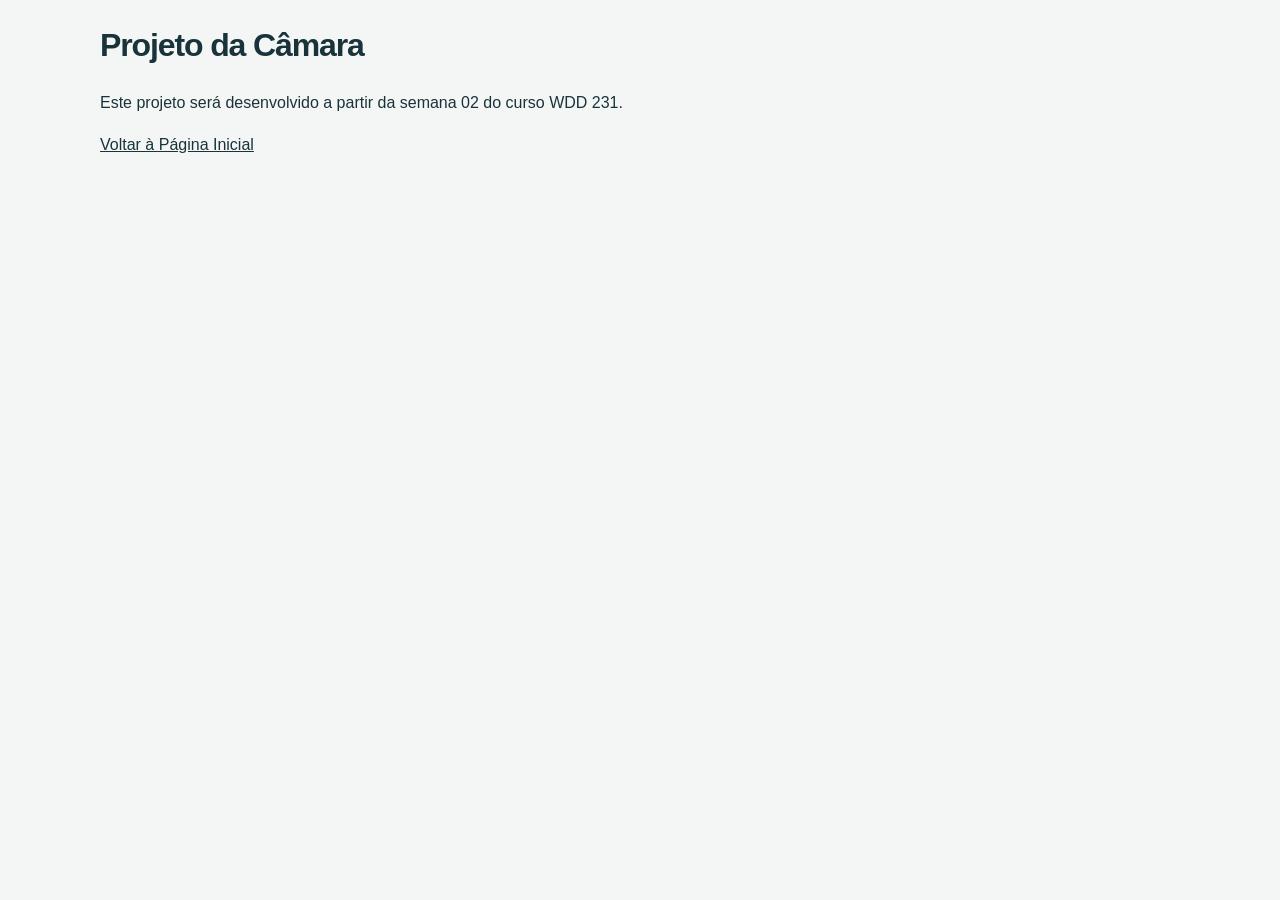
==== camara/index.html @ f0b357b9 "Cria página inicial e atividades de WDD 231 semana 01" ====
<!DOCTYPE html><html lang="pt-BR"><head><meta charset="UTF-8"><meta name="viewport" content="width=device-width, initial-scale=1"><title>Projeto da Câmara | Gabriel Venditti Barreira</title><meta name="description" content="Espaço reservado para o Projeto da Câmara de WDD 231."><link rel="stylesheet" href="../estilos/normalize.css"><link rel="stylesheet" href="../estilos/telas-pequenas.css"></head><body><main><h1>Projeto da Câmara</h1><p>Este projeto será desenvolvido a partir da semana 02 do curso WDD 231.</p><a href="../">Voltar à Página Inicial</a></main></body></html>
---- estilos/telas-pequenas.css ----
/* Estilos base: primeiro as telas pequenas. */
:root{--tinta:#19333a;--primaria:#123b43;--acento:#dcebea;--papel:#fff;--fundo:#f4f6f5;--borda:#cedbd8;--secundaria:#496168;font-family:"DM Sans",sans-serif;color:var(--tinta);background:var(--fundo)}
*{box-sizing:border-box}body{margin:0;line-height:1.65}button,a{-webkit-tap-highlight-color:transparent}button{font:inherit;cursor:pointer}a{color:inherit}img{max-width:100%;height:auto}button:focus-visible,a:focus-visible{outline:3px solid #b44d11;outline-offset:4px}.pular{position:absolute;top:-100px;left:1rem;padding:.75rem;background:white;z-index:5}.pular:focus{top:1rem}
.cabecalho{max-width:1120px;margin:auto;padding:1.25rem;display:grid;grid-template-columns:48px 1fr 44px;gap:1rem;align-items:center}.cabecalho span{font-size:1.05rem;font-weight:700;line-height:1.3}.hamburguer{border:1px solid var(--borda);border-radius:8px;background:white;color:var(--primaria);width:44px;height:44px;font-size:1.5rem}.navegacao{display:none;background:var(--primaria);color:white}.navegacao.exibir{display:block}.navegacao ul{list-style:none;margin:0 auto;padding:0;max-width:1120px}.navegacao a{display:block;text-decoration:none;padding:.85rem 1.25rem;min-height:48px;font-weight:500;border-bottom:3px solid transparent}.navegacao a:hover{background:#234e56}.navegacao a[aria-current]{background:#28565e;border-bottom-color:#a7d9cd}
main{max-width:1120px;margin:0 auto;padding:1.6rem 1.25rem 2.5rem}.sobretitulo{font-size:.7rem;letter-spacing:.16em;font-weight:700;color:var(--secundaria);margin:0 0 .4rem}h1{font-size:2rem;line-height:1.2;letter-spacing:-.035em;margin:0 0 1.6rem}h2{font-size:1.05rem;font-weight:600;margin:0;padding:.8rem 1.25rem;background:var(--primaria);color:white}.apresentacao{display:grid;gap:1.25rem}.painel{border:1px solid var(--borda);border-radius:12px;overflow:hidden;background:white}.texto-sobre{padding:1.25rem}.texto-sobre p{margin:0 0 1rem}.saudacao{font-size:1.4rem;font-weight:700;letter-spacing:-.02em}.local{display:inline-block;font-size:.8rem;color:var(--secundaria);border-top:1px solid var(--borda);padding-top:1rem}.foto figure{margin:0;display:grid;justify-items:center;gap:.65rem;padding:1.4rem;background:#edf1ee}.foto img{display:block;width:200px;height:254px;object-fit:cover;border-radius:8px}.foto figcaption{font-size:.8rem;color:var(--secundaria)}.certificados{margin-top:1.25rem}.conteudo-cursos{padding:1.25rem}.conteudo-cursos>p:first-child{margin:0 0 1rem;color:var(--secundaria)}.filtros{display:flex;gap:.5rem;flex-wrap:wrap;margin-bottom:1.25rem}.filtros button{flex:1 1 75px;min-height:48px;border:1px solid var(--borda);border-radius:7px;background:var(--fundo);color:var(--tinta);padding:.65rem .4rem;font-size:.85rem;font-weight:600}.filtros button:hover{background:var(--acento)}.filtros button[aria-pressed="true"]{background:var(--primaria);color:white;border-color:var(--primaria)}.lista-cursos{display:grid;gap:.75rem}.curso{padding:1rem;border:1px solid var(--borda);border-radius:8px;background:#f4f6f5;min-width:0}.curso h3{margin:0;font-size:1.05rem}.curso p{margin:.25rem 0;font-size:.85rem}.curso .estado{display:inline-block;margin-top:.6rem;color:var(--secundaria);font-size:.75rem}.curso.concluido{background:#e2efea;border-color:#6e9d8f}.curso.concluido .estado{color:#164c3b;font-weight:700}.resumo-creditos{text-align:center;font-weight:600;margin:1.4rem 0 .25rem}.legenda{text-align:center;font-size:.75rem;color:var(--secundaria);margin:0}footer{background:#e5ece9;text-align:center;padding:1.5rem 1.25rem;color:var(--tinta);border-top:1px solid var(--borda)}footer p{font-size:.85rem;margin:.3rem 0}#ultimaModificacao{font-size:.75rem;color:var(--secundaria)}.redes{display:flex;justify-content:center;gap:.75rem;margin-bottom:.8rem}.redes a{display:grid;place-items:center;min-width:44px;min-height:44px;background:white;border:1px solid var(--borda);border-radius:50%}.redes a:hover{background:var(--acento)}
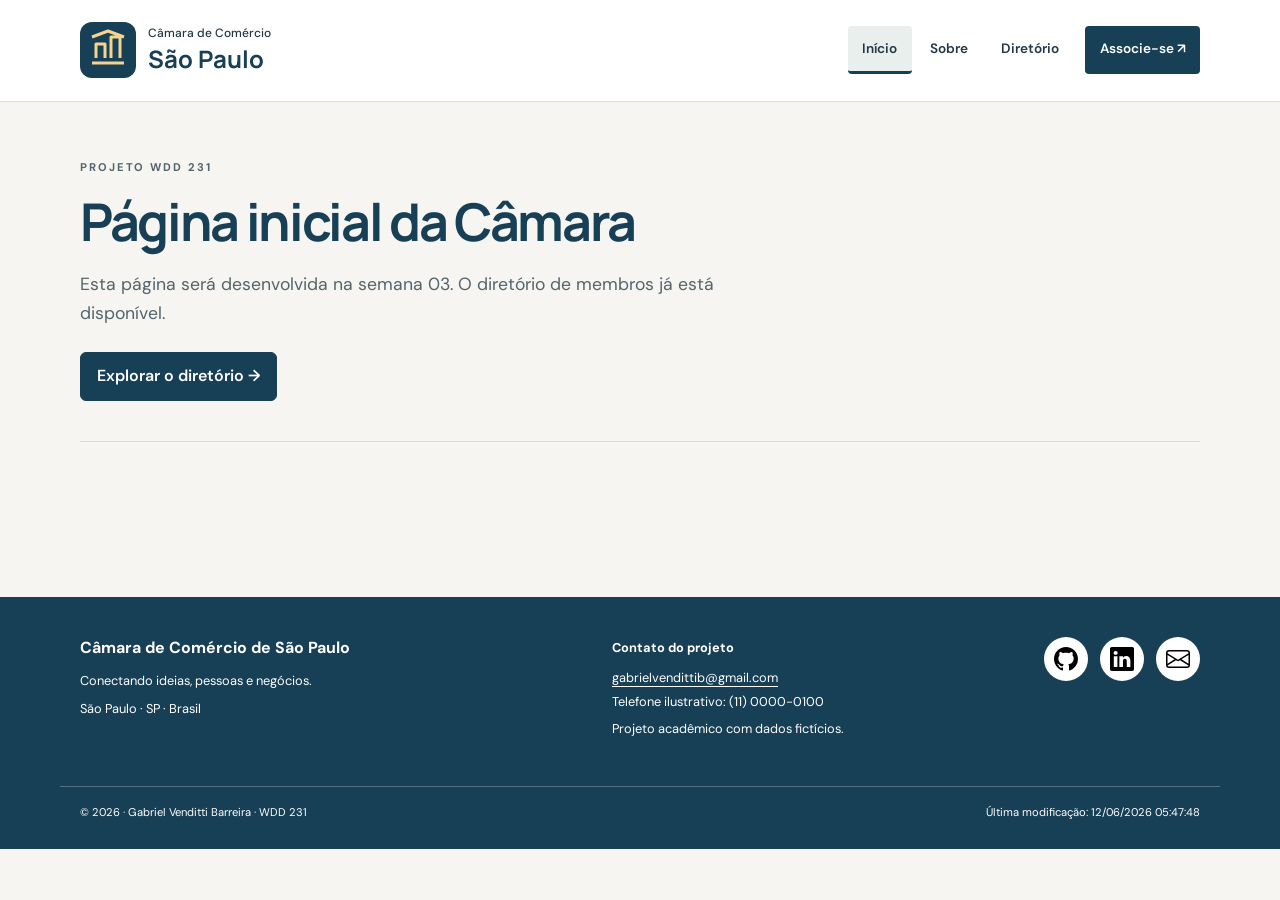
==== commit 983a67c6: "Implementa diretório da Câmara com JSON e visualizações grade e lista" ====
--- a/camara/index.html
+++ b/camara/index.html
@@ -1 +1,134 @@
-<!DOCTYPE html><html lang="pt-BR"><head><meta charset="UTF-8"><meta name="viewport" content="width=device-width, initial-scale=1"><title>Projeto da Câmara | Gabriel Venditti Barreira</title><meta name="description" content="Espaço reservado para o Projeto da Câmara de WDD 231."><link rel="stylesheet" href="../estilos/normalize.css"><link rel="stylesheet" href="../estilos/telas-pequenas.css"></head><body><main><h1>Projeto da Câmara</h1><p>Este projeto será desenvolvido a partir da semana 02 do curso WDD 231.</p><a href="../">Voltar à Página Inicial</a></main></body></html>+<!doctype html>
+<html lang="pt-BR">
+  <head>
+    <meta charset="UTF-8">
+    <meta name="viewport" content="width=device-width, initial-scale=1">
+    <title>Página inicial da Câmara | Câmara de Comércio de São Paulo</title>
+    <meta
+      name="description"
+      content="Explore o diretório acadêmico da Câmara de Comércio de São Paulo. Conheça sete empresas fictícias e alterne entre as visualizações em grade e lista.">
+    <meta name="author" content="Gabriel Venditti Barreira">
+    <meta
+      property="og:title"
+      content="Página inicial da Câmara | Câmara de Comércio de São Paulo">
+    <meta
+      property="og:description"
+      content="Conectando ideias, pessoas e negócios. Explore os membros deste projeto acadêmico de Câmara de Comércio.">
+    <meta
+      property="og:image"
+      content="https://gabrielvendittibarreira.github.io/wdd231/camara/imagens/compartilhamento.png">
+    <meta
+      property="og:image:alt"
+      content="Ilustração de edifícios em azul e dourado, identidade visual da Câmara">
+    <meta
+      property="og:url"
+      content="https://gabrielvendittibarreira.github.io/wdd231/camara/index.html">
+    <meta property="og:type" content="website">
+    <meta property="og:locale" content="pt_BR">
+    <link rel="icon" href="imagens/logo.svg" type="image/svg+xml">
+    <link
+      rel="canonical"
+      href="https://gabrielvendittibarreira.github.io/wdd231/camara/index.html">
+    <link rel="preconnect" href="https://fonts.googleapis.com">
+    <link rel="preconnect" href="https://fonts.gstatic.com" crossorigin>
+    <link
+      href="https://fonts.googleapis.com/css2?family=DM+Sans:wght@400;500;600;700&family=Manrope:wght@600;700;800&display=swap"
+      rel="stylesheet">
+    <link rel="stylesheet" href="estilos/normalize.css">
+    <link rel="stylesheet" href="estilos/telas-pequenas.css">
+    <link rel="stylesheet" href="estilos/telas-grandes.css">
+    <script src="scripts/site.js" defer></script>
+  </head>
+  <body>
+    <a class="pular" href="#conteudo">Pular para o conteúdo</a>
+    <header>
+      <div class="cabecalho limite">
+        <a class="marca" href="index.html"
+          ><img src="imagens/logo.svg" alt="" width="56" height="56"><span
+            >Câmara de Comércio<strong>São Paulo</strong></span
+          ></a
+        >
+        <button
+          class="menu"
+          id="botao-menu"
+          type="button"
+          aria-label="Abrir menu"
+          aria-controls="navegacao"
+          aria-expanded="false"
+        >
+          ☰
+        </button>
+        <nav id="navegacao" aria-label="Navegação principal">
+          <ul>
+            <li><a href="index.html" aria-current="page">Início</a></li>
+            <li><a href="sobre.html">Sobre</a></li>
+            <li><a href="diretorio.html">Diretório</a></li>
+            <li>
+              <a class="link-associacao" href="associe-se.html"
+                >Associe-se <span aria-hidden="true">↗</span></a
+              >
+            </li>
+          </ul>
+        </nav>
+      </div>
+    </header>
+    <main id="conteudo" class="limite">
+      <div class="introducao">
+        <p class="sobretitulo">PROJETO WDD 231</p>
+        <h1>Página inicial da Câmara</h1>
+        <p class="descricao">
+          Esta página será desenvolvida na semana 03. O diretório de membros já
+          está disponível.
+        </p>
+        <a class="botao-principal" href="diretorio.html"
+          >Explorar o diretório <span aria-hidden="true">→</span></a
+        >
+      </div>
+    </main>
+    <footer>
+      <div class="rodape limite">
+        <div>
+          <p class="nome-camara">Câmara de Comércio de São Paulo</p>
+          <p>Conectando ideias, pessoas e negócios.</p>
+          <p>São Paulo · SP · Brasil</p>
+        </div>
+        <div>
+          <p class="titulo-rodape">Contato do projeto</p>
+          <a href="mailto:gabrielvendittib@gmail.com"
+            >gabrielvendittib@gmail.com</a
+          >
+          <p>Telefone ilustrativo: (11) 0000-0100</p>
+          <p>Projeto acadêmico com dados fictícios.</p>
+        </div>
+        <div class="redes" role="group" aria-label="Redes e contato">
+          <a
+            href="https://github.com/GabrielVendittiBarreira/wdd231"
+            aria-label="Repositório no GitHub"
+            ><img
+              src="imagens/github.svg"
+              alt=""
+              width="24"
+              height="24"></a
+          ><a
+            href="https://www.linkedin.com/in/gabrielvendittibarreira/"
+            aria-label="Perfil no LinkedIn"
+            ><img
+              src="imagens/linkedin.svg"
+              alt=""
+              width="24"
+              height="24"></a
+          ><a
+            href="mailto:gabrielvendittib@gmail.com"
+            aria-label="E-mail do desenvolvedor"
+            ><img src="imagens/email.svg" alt="" width="24" height="24"></a>
+        </div>
+      </div>
+      <div class="creditos limite">
+        <p>
+          © <span id="anoAtual"></span> · Gabriel Venditti Barreira · WDD 231
+        </p>
+        <p id="ultimaModificacao"></p>
+      </div>
+    </footer>
+  </body>
+</html>
--- a/camara/estilos/telas-pequenas.css
+++ b/camara/estilos/telas-pequenas.css
@@ -0,0 +1,407 @@
+:root {
+  --marinho: #173f55;
+  --texto: #213842;
+  --muted: #53646c;
+  --papel: #fff;
+  --fundo: #f6f5f1;
+  --linha: #d7deda;
+  --dourado: #f5d391;
+  font-family: "DM Sans", sans-serif;
+  color: var(--texto);
+  background: var(--fundo);
+}
+* {
+  box-sizing: border-box;
+}
+body {
+  margin: 0;
+  line-height: 1.65;
+}
+img {
+  max-width: 100%;
+  height: auto;
+}
+a {
+  color: inherit;
+}
+button {
+  font: inherit;
+  cursor: pointer;
+}
+button,
+a {
+  -webkit-tap-highlight-color: transparent;
+}
+a:focus-visible,
+button:focus-visible {
+  outline: 3px solid #b5500e;
+  outline-offset: 4px;
+}
+h1,
+h2,
+h3 {
+  font-family: "Manrope", sans-serif;
+  line-height: 1.25;
+}
+h1,
+h2,
+h3,
+p {
+  margin-top: 0;
+}
+.limite {
+  max-width: 1160px;
+  margin-inline: auto;
+  padding-inline: 1.25rem;
+}
+.pular {
+  position: absolute;
+  left: 1rem;
+  top: -100px;
+  background: white;
+  padding: 1rem;
+  z-index: 10;
+}
+.pular:focus {
+  top: 1rem;
+}
+header {
+  background: white;
+  border-bottom: 1px solid var(--linha);
+}
+.cabecalho {
+  display: grid;
+  grid-template-columns: minmax(0, 1fr) 44px;
+  align-items: center;
+  gap: 1rem;
+  padding-block: 1.25rem;
+}
+.marca {
+  display: flex;
+  align-items: center;
+  gap: 0.75rem;
+  text-decoration: none;
+  min-width: 0;
+}
+.marca img {
+  width: 48px;
+  height: 48px;
+  flex-shrink: 0;
+}
+.marca span {
+  font-size: 0.7rem;
+  line-height: 1.4;
+  font-weight: 500;
+}
+.marca strong {
+  display: block;
+  font-size: 1.2rem;
+  font-family: "Manrope", sans-serif;
+  color: var(--marinho);
+}
+.menu {
+  width: 44px;
+  height: 44px;
+  background: var(--fundo);
+  border: 1px solid var(--linha);
+  border-radius: 7px;
+  font-size: 1.4rem;
+  color: var(--marinho);
+}
+nav {
+  display: none;
+  grid-column: 1/-1;
+}
+nav.aberta {
+  display: block;
+}
+nav ul {
+  list-style: none;
+  margin: 0;
+  padding: 0;
+}
+nav a {
+  display: block;
+  padding: 0.8rem 1rem;
+  text-decoration: none;
+  font-weight: 600;
+  border-bottom: 3px solid transparent;
+  min-height: 48px;
+  border-radius: 4px;
+}
+nav a:hover {
+  background: #edf1ef;
+}
+nav a[aria-current] {
+  border-bottom-color: var(--marinho);
+  background: #e8efed;
+}
+.link-associacao {
+  color: var(--marinho);
+}
+main {
+  padding-block: 2rem 3.5rem;
+  min-height: 55vh;
+}
+.introducao {
+  padding-block: 0.5rem 2rem;
+  border-bottom: 1px solid var(--linha);
+}
+.sobretitulo {
+  font-size: 0.7rem;
+  letter-spacing: 0.17em;
+  font-weight: 700;
+  color: var(--muted);
+  margin-bottom: 0.8rem;
+}
+h1 {
+  font-size: 2.1rem;
+  letter-spacing: -0.045em;
+  color: var(--marinho);
+  margin-bottom: 1rem;
+}
+.descricao {
+  font-size: 1rem;
+  color: var(--muted);
+  max-width: 640px;
+  margin-bottom: 0;
+}
+.barra-diretorio {
+  display: flex;
+  justify-content: space-between;
+  align-items: center;
+  gap: 1rem;
+  flex-wrap: wrap;
+  padding-block: 1.75rem 1rem;
+}
+.barra-diretorio h2 {
+  font-size: 1.05rem;
+  letter-spacing: -0.02em;
+  margin-bottom: 0.35rem;
+}
+#quantidade {
+  font-size: 0.8rem;
+  color: var(--muted);
+  margin-bottom: 0;
+}
+.visualizacoes {
+  display: flex;
+  gap: 0.35rem;
+  border: 1px solid var(--linha);
+  padding: 0.25rem;
+  border-radius: 8px;
+  background: white;
+}
+.visualizacoes button {
+  min-height: 44px;
+  padding: 0.45rem 0.85rem;
+  border: 0;
+  border-radius: 5px;
+  background: white;
+  color: var(--marinho);
+  font-size: 0.85rem;
+  font-weight: 700;
+  display: flex;
+  align-items: center;
+  gap: 0.5rem;
+}
+.visualizacoes button span {
+  font-size: 1.25rem;
+}
+.visualizacoes button:hover {
+  background: #e8efed;
+}
+.visualizacoes button[aria-pressed="true"] {
+  background: var(--marinho);
+  color: white;
+}
+.aviso {
+  font-size: 0.75rem;
+  color: var(--muted);
+  margin-bottom: 1.5rem;
+  max-width: 850px;
+}
+.membros {
+  display: grid;
+  gap: 1.25rem;
+}
+.membro {
+  background: white;
+  border: 1px solid var(--linha);
+  border-radius: 10px;
+  overflow: hidden;
+  min-width: 0;
+}
+.membro > img {
+  display: block;
+  width: 100%;
+  height: 150px;
+  object-fit: contain;
+  background: #f0f2ef;
+  padding: 1rem;
+}
+.corpo-membro {
+  padding: 1.25rem;
+  display: flex;
+  flex-direction: column;
+  align-items: flex-start;
+}
+.setor {
+  font-size: 0.7rem;
+  color: var(--muted);
+  margin-bottom: 0.4rem;
+}
+.nome-membro {
+  font-size: 1.2rem;
+  letter-spacing: -0.025em;
+  margin-bottom: 0.65rem;
+}
+.descricao-membro {
+  font-size: 0.85rem;
+  color: var(--muted);
+  margin-bottom: 1rem;
+  min-height: 2.8rem;
+}
+.endereco,
+.telefone {
+  font-size: 0.8rem;
+  margin-bottom: 0.4rem;
+  overflow-wrap: anywhere;
+}
+.site-membro {
+  font-size: 0.8rem;
+  font-weight: 700;
+  text-underline-offset: 4px;
+  color: var(--marinho);
+  display: inline-flex;
+  align-items: center;
+  min-height: 44px;
+}
+.nivel {
+  font-size: 0.65rem;
+  font-weight: 700;
+  padding: 0.25rem 0.65rem;
+  border-radius: 4px;
+  margin-top: 0.5rem;
+  white-space: nowrap;
+}
+.nivel-1 {
+  background: #edf0f1;
+  color: #3b4c55;
+}
+.nivel-2 {
+  background: #e5eaf0;
+  color: #364657;
+}
+.nivel-3 {
+  background: #f7e6bf;
+  color: #604615;
+}
+.lista {
+  gap: 0;
+  border: 1px solid var(--linha);
+  border-radius: 8px;
+  overflow: hidden;
+}
+.lista .membro {
+  border: 0;
+  border-radius: 0;
+}
+.lista .membro:nth-child(even) {
+  background: #eaf0ed;
+}
+.lista .membro + .membro {
+  border-top: 1px solid var(--linha);
+}
+.lista .membro > img {
+  display: none;
+}
+.lista .descricao-membro {
+  display: none;
+}
+.lista .corpo-membro {
+  padding: 1.1rem 1.25rem;
+}
+.lista .nivel {
+  margin-top: 0.25rem;
+}
+.erro {
+  border: 1px solid #945326;
+  border-radius: 8px;
+  padding: 1.5rem;
+  background: #fff5eb;
+}
+.erro[hidden] {
+  display: none;
+}
+.erro button,
+.botao-principal {
+  display: inline-block;
+  padding: 0.65rem 1rem;
+  min-height: 44px;
+  background: var(--marinho);
+  color: white;
+  border: 1px solid var(--marinho);
+  border-radius: 6px;
+  font-weight: 600;
+  text-decoration: none;
+}
+.botao-principal {
+  margin-top: 1.5rem;
+}
+footer {
+  background: var(--marinho);
+  color: white;
+}
+.rodape {
+  display: grid;
+  gap: 1.5rem;
+  padding-block: 2rem;
+}
+.rodape p {
+  margin-bottom: 0.4rem;
+  font-size: 0.8rem;
+}
+.rodape .nome-camara {
+  font-size: 1rem;
+  font-weight: 700;
+  line-height: 1.4;
+  margin-bottom: 0.7rem;
+}
+.rodape .titulo-rodape {
+  font-weight: 700;
+}
+.rodape a {
+  font-size: 0.8rem;
+  overflow-wrap: anywhere;
+  text-underline-offset: 4px;
+}
+.redes {
+  display: flex;
+  gap: 0.75rem;
+  align-items: flex-start;
+}
+.redes a {
+  width: 44px;
+  height: 44px;
+  border-radius: 50%;
+  background: white;
+  display: grid;
+  place-items: center;
+  flex-shrink: 0;
+}
+.redes a:hover {
+  background: var(--dourado);
+}
+.redes img {
+  width: 24px;
+  height: 24px;
+}
+.creditos {
+  border-top: 1px solid #537181;
+  padding-block: 1rem 1.5rem;
+}
+.creditos p {
+  font-size: 0.7rem;
+  margin-bottom: 0.25rem;
+}
--- a/camara/estilos/telas-grandes.css
+++ b/camara/estilos/telas-grandes.css
@@ -0,0 +1,128 @@
+@media (min-width: 760px) {
+  .cabecalho {
+    grid-template-columns: auto 1fr;
+    padding-block: 1.4rem;
+    gap: 2rem;
+  }
+  .marca img {
+    width: 56px;
+    height: 56px;
+  }
+  .marca span {
+    font-size: 0.75rem;
+  }
+  .marca strong {
+    font-size: 1.5rem;
+  }
+  .menu {
+    display: none;
+  }
+  nav {
+    display: block;
+    grid-column: auto;
+    justify-self: end;
+  }
+  nav ul {
+    display: flex;
+    align-items: center;
+    gap: 0.25rem;
+  }
+  nav a {
+    font-size: 0.85rem;
+    padding: 0.7rem 0.9rem;
+  }
+  nav .link-associacao {
+    background: var(--marinho);
+    color: white;
+    margin-left: 0.5rem;
+    border-bottom-color: var(--marinho);
+  }
+  nav .link-associacao:hover {
+    background: #28566b;
+  }
+  main {
+    padding-top: 3rem;
+  }
+  .introducao {
+    padding-block: 0.5rem 2.5rem;
+  }
+  h1 {
+    font-size: 3.25rem;
+  }
+  .descricao {
+    font-size: 1.1rem;
+  }
+  .grade {
+    grid-template-columns: repeat(2, minmax(0, 1fr));
+  }
+  .grade .membro {
+    display: flex;
+    flex-direction: column;
+  }
+  .grade .corpo-membro {
+    flex-grow: 1;
+  }
+  .grade .descricao-membro {
+    flex-grow: 1;
+  }
+  .rodape {
+    grid-template-columns: 1.25fr 1fr auto;
+    gap: 2rem;
+    padding-block: 2.5rem;
+  }
+  .creditos {
+    display: flex;
+    justify-content: space-between;
+    gap: 1rem;
+  }
+  .lista .corpo-membro {
+    display: grid;
+    grid-template-columns: 1.15fr 1.5fr 1fr;
+    gap: 0.3rem 1.25rem;
+    align-items: start;
+  }
+  .lista .nome-membro {
+    grid-column: 1;
+    grid-row: 1;
+    font-size: 1rem;
+    margin: 0;
+  }
+  .lista .setor {
+    grid-column: 1;
+    grid-row: 2;
+    margin: 0;
+  }
+  .lista .endereco {
+    grid-column: 2;
+    grid-row: 1/3;
+    margin: 0;
+  }
+  .lista .telefone {
+    grid-column: 2;
+    grid-row: 3;
+    margin: 0;
+  }
+  .lista .site-membro {
+    grid-column: 3;
+    grid-row: 1/3;
+    align-self: start;
+    min-height: 44px;
+  }
+  .lista .nivel {
+    grid-column: 3;
+    grid-row: 3;
+    justify-self: start;
+    margin: 0;
+  }
+}
+@media (min-width: 1040px) {
+  .grade {
+    grid-template-columns: repeat(3, minmax(0, 1fr));
+  }
+  .membro > img {
+    height: 160px;
+  }
+  .corpo-membro {
+    padding: 1.5rem;
+  }
+}
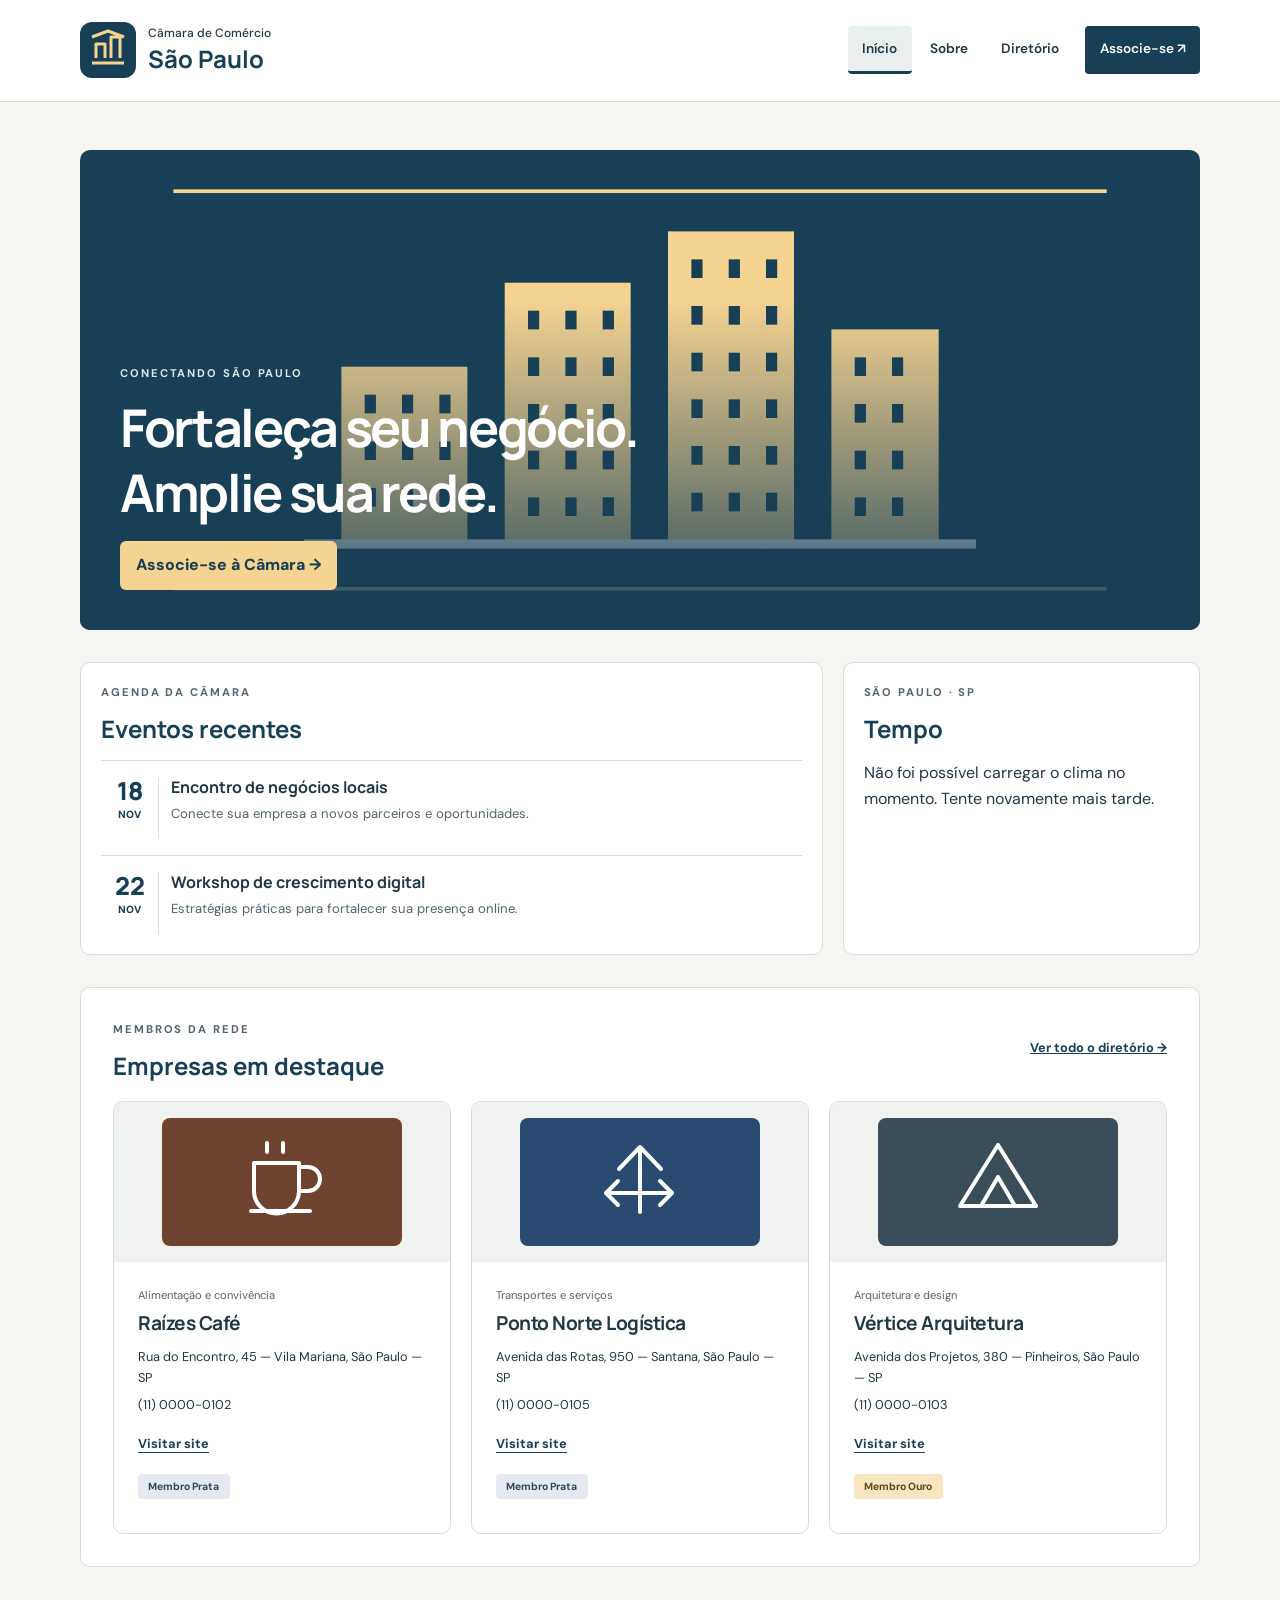
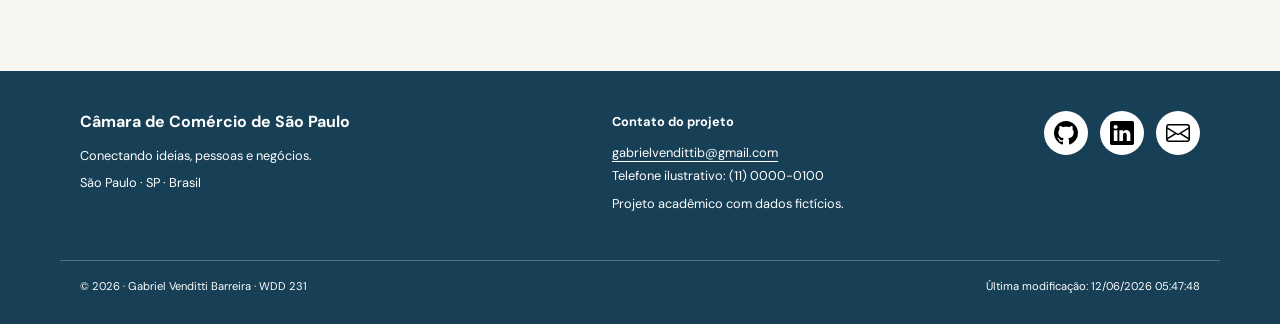
==== commit 3e392f02: "Criar página inicial da Câmara de Comércio Co-authored-by: Copilot <223556219+Copilot@users.noreply." ====
--- a/camara/index.html
+++ b/camara/index.html
@@ -38,6 +38,7 @@
     <link rel="stylesheet" href="estilos/telas-pequenas.css">
     <link rel="stylesheet" href="estilos/telas-grandes.css">
     <script src="scripts/site.js" defer></script>
+    <script src="scripts/inicio.js" defer></script>
   </head>
   <body>
     <a class="pular" href="#conteudo">Pular para o conteúdo</a>
@@ -64,7 +65,7 @@
             <li><a href="sobre.html">Sobre</a></li>
             <li><a href="diretorio.html">Diretório</a></li>
             <li>
-              <a class="link-associacao" href="associe-se.html"
+              <a class="link-associacao" href="associacao.html"
                 >Associe-se <span aria-hidden="true">↗</span></a
               >
             </li>
@@ -73,17 +74,64 @@
       </div>
     </header>
     <main id="conteudo" class="limite">
-      <div class="introducao">
-        <p class="sobretitulo">PROJETO WDD 231</p>
-        <h1>Página inicial da Câmara</h1>
-        <p class="descricao">
-          Esta página será desenvolvida na semana 03. O diretório de membros já
-          está disponível.
+      <section class="heroi" aria-labelledby="titulo-pagina">
+        <img
+          src="imagens/compartilhamento.png"
+          alt="Ilustração de empresas conectadas à Câmara de Comércio de São Paulo"
+          width="1200"
+          height="630"
+        >
+        <div class="conteudo-heroi">
+          <p class="sobretitulo">CONECTANDO SÃO PAULO</p>
+          <h1 id="titulo-pagina">Fortaleça seu negócio.<br>Amplie sua rede.</h1>
+          <a class="chamada-acao" href="associacao.html">
+            Associe-se à Câmara <span aria-hidden="true">→</span>
+          </a>
+        </div>
+      </section>
+
+      <div class="painel-inicio">
+        <section class="eventos" aria-labelledby="titulo-eventos">
+          <p class="sobretitulo">AGENDA DA CÂMARA</p>
+          <h2 id="titulo-eventos">Eventos recentes</h2>
+          <article class="evento">
+            <p class="data-evento"><span>18</span> NOV</p>
+            <div>
+              <h3>Encontro de negócios locais</h3>
+              <p>Conecte sua empresa a novos parceiros e oportunidades.</p>
+            </div>
+          </article>
+          <article class="evento">
+            <p class="data-evento"><span>22</span> NOV</p>
+            <div>
+              <h3>Workshop de crescimento digital</h3>
+              <p>Estratégias práticas para fortalecer sua presença online.</p>
+            </div>
+          </article>
+        </section>
+
+        <section class="tempo" aria-labelledby="titulo-tempo">
+          <p class="sobretitulo">SÃO PAULO · SP</p>
+          <h2 id="titulo-tempo">Tempo</h2>
+          <div id="dados-tempo" aria-live="polite">
+            <p>Carregando informações meteorológicas…</p>
+          </div>
+        </section>
+      </div>
+
+      <section class="destaques" aria-labelledby="titulo-destaques">
+        <div class="cabecalho-destaques">
+          <div>
+            <p class="sobretitulo">MEMBROS DA REDE</p>
+            <h2 id="titulo-destaques">Empresas em destaque</h2>
+          </div>
+          <a href="diretorio.html">Ver todo o diretório <span aria-hidden="true">→</span></a>
+        </div>
+        <div id="destaques-membros" class="membros grade" aria-busy="true"></div>
+        <p id="erro-destaques" class="erro" hidden>
+          Não foi possível carregar os destaques agora.
         </p>
-        <a class="botao-principal" href="diretorio.html"
-          >Explorar o diretório <span aria-hidden="true">→</span></a
-        >
-      </div>
+      </section>
     </main>
     <footer>
       <div class="rodape limite">
--- a/camara/estilos/telas-pequenas.css
+++ b/camara/estilos/telas-pequenas.css
@@ -349,6 +349,152 @@
 .botao-principal {
   margin-top: 1.5rem;
 }
+.heroi {
+  position: relative;
+  overflow: hidden;
+  border-radius: 10px;
+  background: var(--marinho);
+  min-height: 360px;
+}
+.heroi > img {
+  display: block;
+  width: 100%;
+  height: 360px;
+  object-fit: cover;
+}
+.conteudo-heroi {
+  position: absolute;
+  left: 0;
+  right: 0;
+  bottom: 0;
+  padding: 2.5rem 1.25rem 1.25rem;
+  color: white;
+  background: linear-gradient(transparent, rgba(23, 63, 85, 0.94));
+}
+.conteudo-heroi h1 {
+  color: white;
+  font-size: 1.85rem;
+  margin-bottom: 1rem;
+}
+.conteudo-heroi .sobretitulo {
+  color: #dbe7e3;
+}
+.chamada-acao {
+  display: inline-block;
+  min-height: 44px;
+  padding: 0.7rem 1rem;
+  border-radius: 6px;
+  background: var(--dourado);
+  color: #173f55;
+  text-decoration: none;
+  font-weight: 800;
+}
+.painel-inicio {
+  display: grid;
+  gap: 1.25rem;
+  margin-block: 2rem;
+}
+.eventos,
+.tempo,
+.destaques {
+  background: white;
+  border: 1px solid var(--linha);
+  border-radius: 10px;
+  padding: 1.25rem;
+}
+.eventos h2,
+.tempo h2,
+.destaques h2 {
+  color: var(--marinho);
+  margin-bottom: 1rem;
+}
+.evento {
+  display: grid;
+  grid-template-columns: 58px 1fr;
+  gap: 0.75rem;
+  border-top: 1px solid var(--linha);
+  padding-top: 1rem;
+  margin-top: 1rem;
+}
+.evento h3 {
+  font-size: 1rem;
+  margin-bottom: 0.35rem;
+}
+.evento p {
+  font-size: 0.82rem;
+  color: var(--muted);
+  margin-bottom: 0;
+}
+.evento .data-evento {
+  text-align: center;
+  color: var(--marinho);
+  font-size: 0.65rem;
+  font-weight: 800;
+  border-right: 1px solid var(--linha);
+  height: 62px;
+}
+.data-evento span {
+  display: block;
+  font-family: "Manrope", sans-serif;
+  font-size: 1.55rem;
+  line-height: 1.15;
+}
+.tempo-atual {
+  display: flex;
+  align-items: center;
+  gap: 1rem;
+  margin-bottom: 1rem;
+}
+.temperatura {
+  color: var(--marinho);
+  font-family: "Manrope", sans-serif;
+  font-size: 2.8rem;
+  font-weight: 800;
+  line-height: 1;
+}
+.descricao-tempo {
+  color: var(--muted);
+  text-transform: capitalize;
+  margin: 0;
+}
+.previsao {
+  display: grid;
+  grid-template-columns: repeat(3, 1fr);
+  gap: 0.5rem;
+  border-top: 1px solid var(--linha);
+  padding-top: 1rem;
+}
+.dia-previsao {
+  text-align: center;
+  font-size: 0.75rem;
+  color: var(--muted);
+}
+.dia-previsao strong {
+  display: block;
+  color: var(--marinho);
+  font-size: 0.9rem;
+  margin-top: 0.25rem;
+}
+.destaques {
+  margin-bottom: 3rem;
+}
+.cabecalho-destaques {
+  display: flex;
+  justify-content: space-between;
+  align-items: end;
+  gap: 1rem;
+  margin-bottom: 1.25rem;
+}
+.cabecalho-destaques h2 {
+  margin-bottom: 0;
+}
+.cabecalho-destaques a {
+  color: var(--marinho);
+  font-size: 0.8rem;
+  font-weight: 700;
+  min-height: 44px;
+  white-space: nowrap;
+}
 footer {
   background: var(--marinho);
   color: white;
--- a/camara/estilos/telas-grandes.css
+++ b/camara/estilos/telas-grandes.css
@@ -51,6 +51,24 @@
   }
   .descricao {
     font-size: 1.1rem;
+  }
+  .heroi {
+    min-height: 480px;
+  }
+  .heroi > img {
+    height: 480px;
+  }
+  .conteudo-heroi {
+    padding: 4rem 2.5rem 2.5rem;
+  }
+  .conteudo-heroi h1 {
+    font-size: 3.25rem;
+  }
+  .painel-inicio {
+    grid-template-columns: 1.35fr 0.65fr;
+  }
+  .destaques {
+    padding: 2rem;
   }
   .grade {
     grid-template-columns: repeat(2, minmax(0, 1fr));
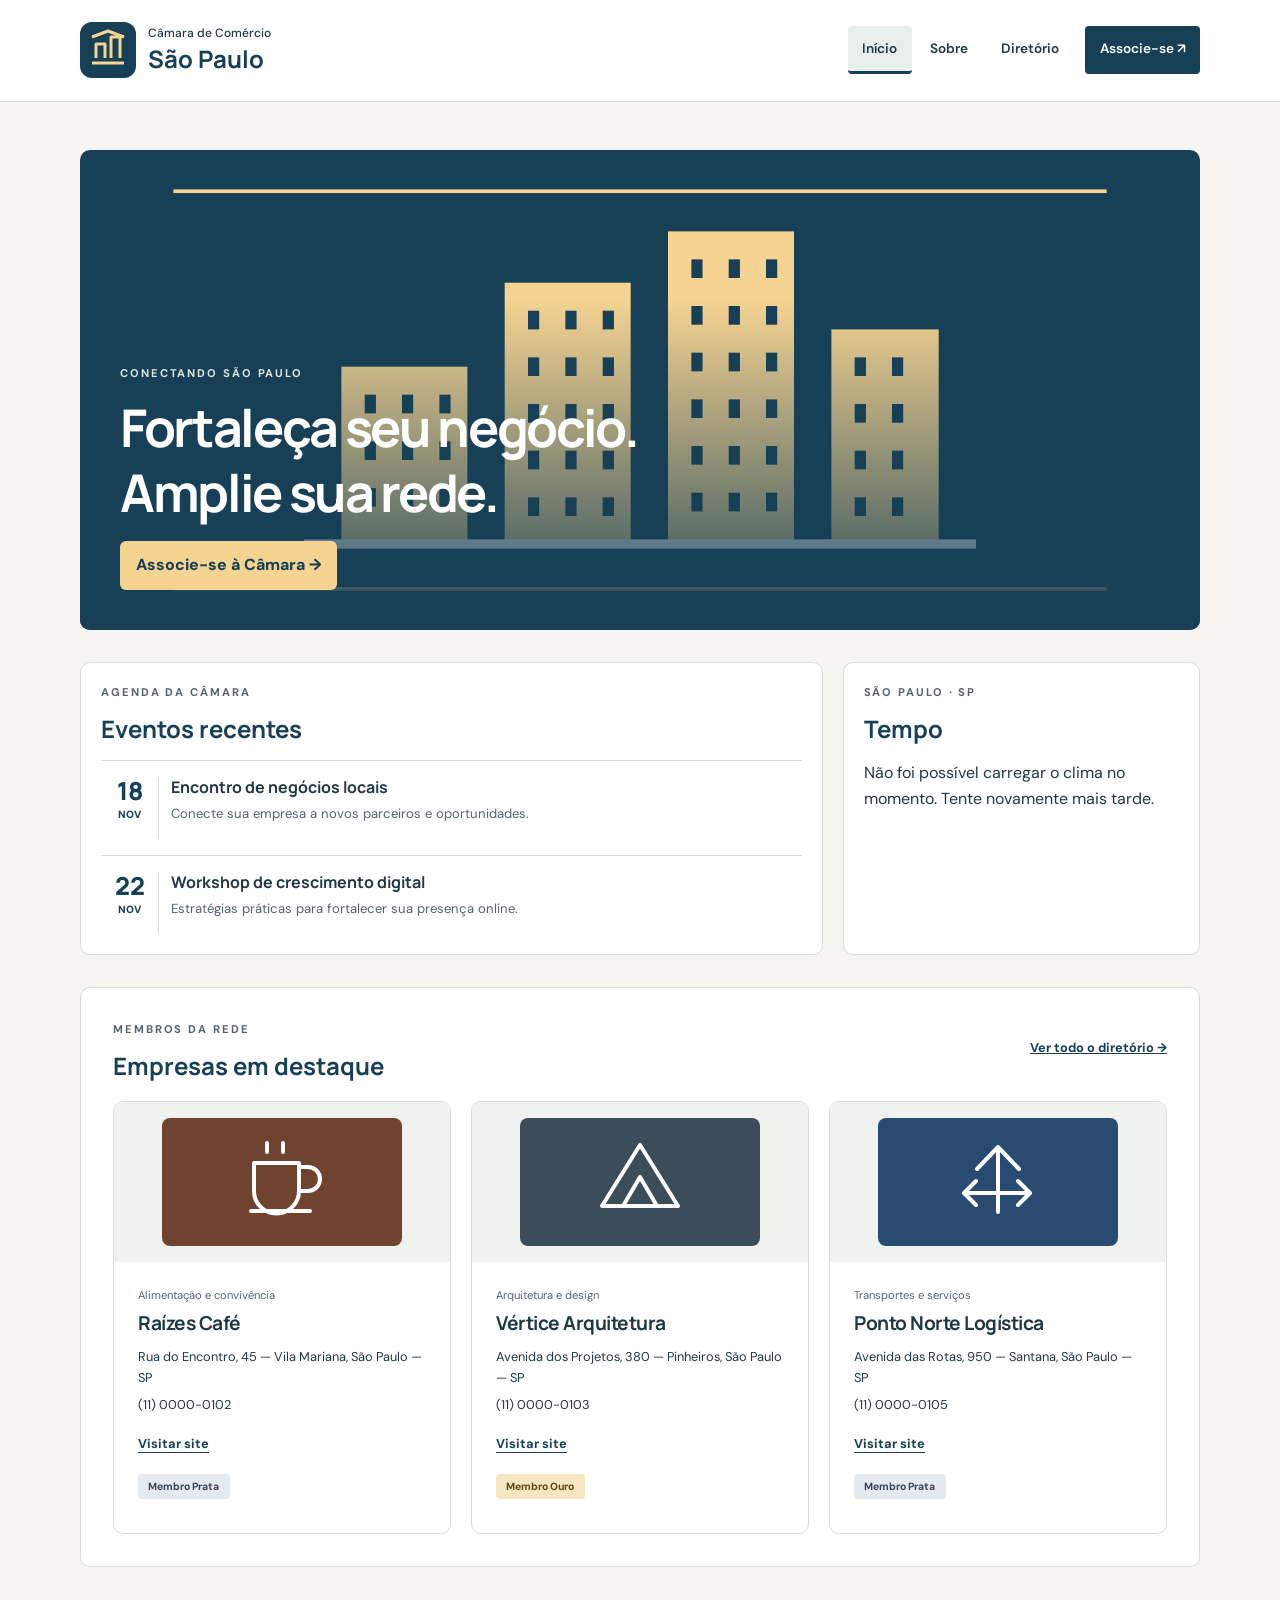
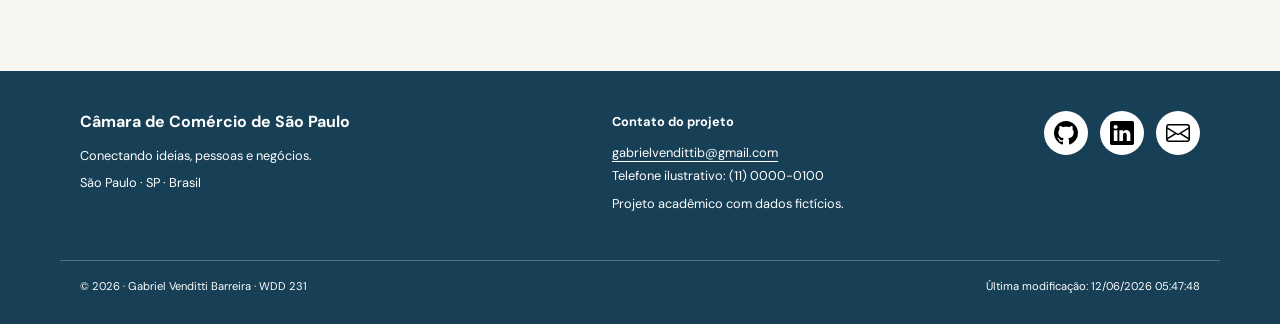
==== commit 85dc717f: "Atualizar cache da página inicial da Câmara Co-authored-by: Copilot <223556219+Copilot@users.noreply" ====
--- a/camara/index.html
+++ b/camara/index.html
@@ -3,6 +3,9 @@
   <head>
     <meta charset="UTF-8">
     <meta name="viewport" content="width=device-width, initial-scale=1">
+    <meta http-equiv="Cache-Control" content="no-cache, no-store, must-revalidate">
+    <meta http-equiv="Pragma" content="no-cache">
+    <meta http-equiv="Expires" content="0">
     <title>Página inicial da Câmara | Câmara de Comércio de São Paulo</title>
     <meta
       name="description"
@@ -35,10 +38,10 @@
       href="https://fonts.googleapis.com/css2?family=DM+Sans:wght@400;500;600;700&family=Manrope:wght@600;700;800&display=swap"
       rel="stylesheet">
     <link rel="stylesheet" href="estilos/normalize.css">
-    <link rel="stylesheet" href="estilos/telas-pequenas.css">
-    <link rel="stylesheet" href="estilos/telas-grandes.css">
-    <script src="scripts/site.js" defer></script>
-    <script src="scripts/inicio.js" defer></script>
+    <link rel="stylesheet" href="estilos/telas-pequenas.css?v=20261126">
+    <link rel="stylesheet" href="estilos/telas-grandes.css?v=20261126">
+    <script src="scripts/site.js?v=20261126" defer></script>
+    <script src="scripts/inicio.js?v=20261126" defer></script>
   </head>
   <body>
     <a class="pular" href="#conteudo">Pular para o conteúdo</a>
